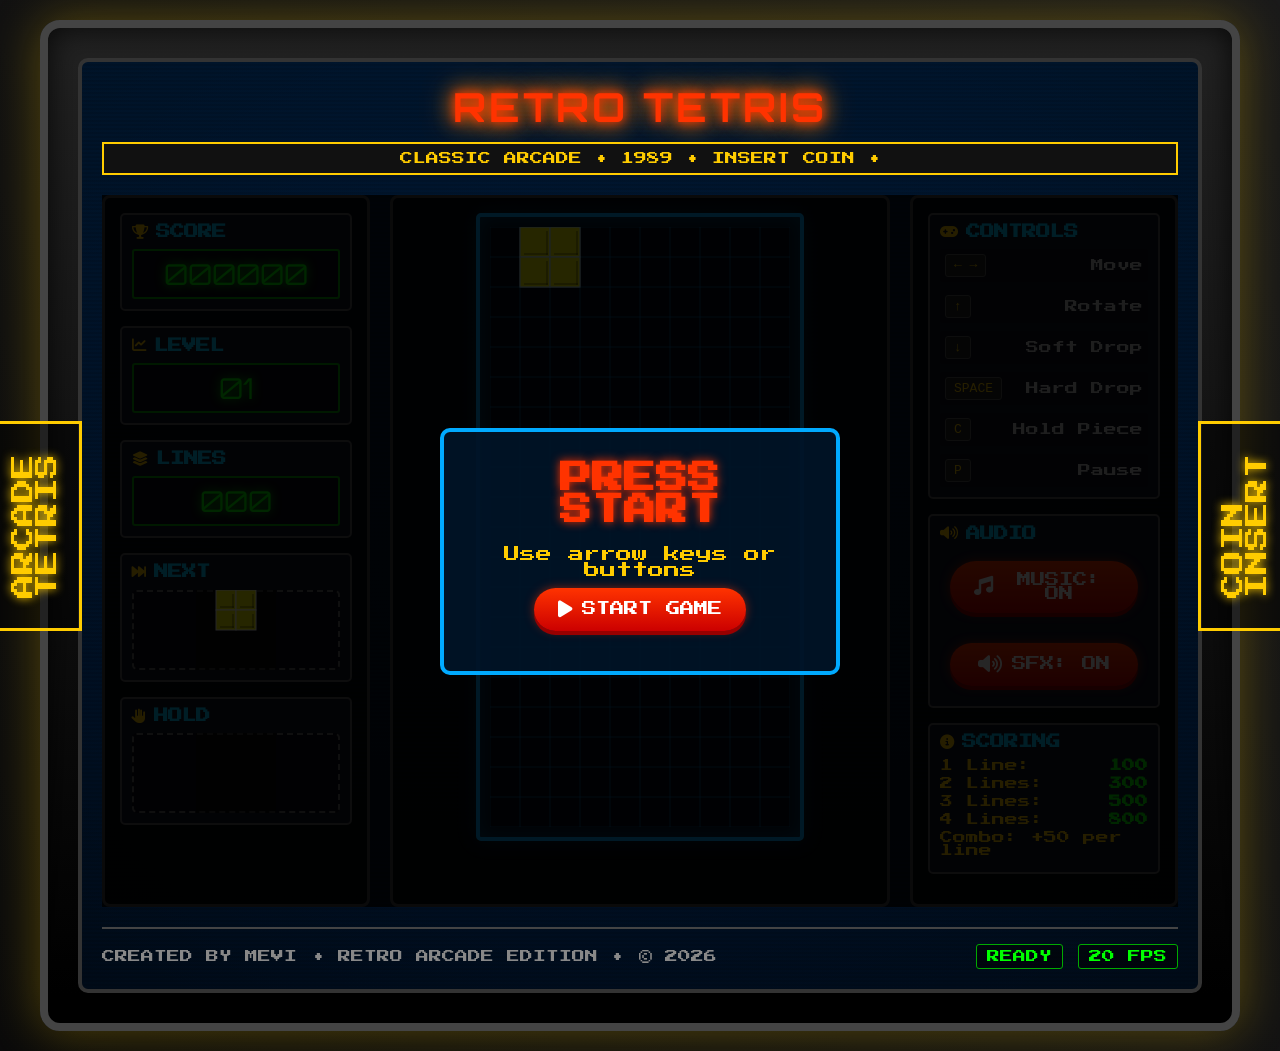
==== index.html @ 2ae90e6d "feat: Complete Retro Tetris game - Full Tetris gameplay with 7 pieces - Retro arcade UI with CRT eff" ====
<!DOCTYPE html>
<html lang="en">
<head>
    <meta charset="UTF-8">
    <meta name="viewport" content="width=device-width, initial-scale=1.0">
    <title>RETRO TETRIS - Classic Arcade Game</title>
    <link rel="stylesheet" href="style.css">
    <link rel="stylesheet" href="https://cdnjs.cloudflare.com/ajax/libs/font-awesome/6.4.0/css/all.min.css">
    <link href="https://fonts.googleapis.com/css2?family=Press+Start+2P&family=Orbitron:wght@400;700&display=swap" rel="stylesheet">
</head>
<body>
    <div class="arcade-cabinet">
        <!-- CRT Monitor Effect -->
        <div class="crt-screen">
            <div class="scanlines"></div>
            <div class="glow"></div>
            
            <!-- Game Header -->
            <div class="game-header">
                <h1 class="game-title">RETRO TETRIS</h1>
                <div class="marquee">
                    <span>CLASSIC ARCADE • 1989 • INSERT COIN •</span>
                </div>
            </div>
            
            <!-- Main Game Area -->
            <div class="game-container">
                <!-- Left Panel: Game Info -->
                <div class="panel left-panel">
                    <div class="info-box">
                        <h2><i class="fas fa-trophy"></i> SCORE</h2>
                        <div class="score-display" id="score">000000</div>
                    </div>
                    
                    <div class="info-box">
                        <h2><i class="fas fa-chart-line"></i> LEVEL</h2>
                        <div class="level-display" id="level">01</div>
                    </div>
                    
                    <div class="info-box">
                        <h2><i class="fas fa-layer-group"></i> LINES</h2>
                        <div class="lines-display" id="lines">000</div>
                    </div>
                    
                    <div class="info-box">
                        <h2><i class="fas fa-fast-forward"></i> NEXT</h2>
                        <div class="next-piece" id="next-piece">
                            <canvas id="next-canvas" width="80" height="80"></canvas>
                        </div>
                    </div>
                    
                    <div class="info-box">
                        <h2><i class="fas fa-hand-paper"></i> HOLD</h2>
                        <div class="hold-piece" id="hold-piece">
                            <canvas id="hold-canvas" width="80" height="80"></canvas>
                        </div>
                    </div>
                </div>
                
                <!-- Center Panel: Game Board -->
                <div class="panel center-panel">
                    <div class="game-board">
                        <canvas id="game-canvas" width="300" height="600"></canvas>
                    </div>
                    
                    <!-- Game State Messages -->
                    <div class="game-state" id="game-state">
                        <div class="start-screen" id="start-screen">
                            <h2>PRESS START</h2>
                            <p>Use arrow keys or buttons</p>
                            <button class="arcade-btn start-btn" id="start-btn">
                                <i class="fas fa-play"></i> START GAME
                            </button>
                        </div>
                        
                        <div class="game-over-screen" id="game-over-screen" style="display: none;">
                            <h2>GAME OVER</h2>
                            <p>FINAL SCORE: <span id="final-score">000000</span></p>
                            <button class="arcade-btn restart-btn" id="restart-btn">
                                <i class="fas fa-redo"></i> PLAY AGAIN
                            </button>
                        </div>
                        
                        <div class="pause-screen" id="pause-screen" style="display: none;">
                            <h2>PAUSED</h2>
                            <p>Press P to resume</p>
                        </div>
                    </div>
                </div>
                
                <!-- Right Panel: Controls & Instructions -->
                <div class="panel right-panel">
                    <div class="info-box">
                        <h2><i class="fas fa-gamepad"></i> CONTROLS</h2>
                        <div class="controls-list">
                            <div class="control-item">
                                <span class="key">← →</span>
                                <span class="desc">Move</span>
                            </div>
                            <div class="control-item">
                                <span class="key">↑</span>
                                <span class="desc">Rotate</span>
                            </div>
                            <div class="control-item">
                                <span class="key">↓</span>
                                <span class="desc">Soft Drop</span>
                            </div>
                            <div class="control-item">
                                <span class="key">SPACE</span>
                                <span class="desc">Hard Drop</span>
                            </div>
                            <div class="control-item">
                                <span class="key">C</span>
                                <span class="desc">Hold Piece</span>
                            </div>
                            <div class="control-item">
                                <span class="key">P</span>
                                <span class="desc">Pause</span>
                            </div>
                        </div>
                    </div>
                    
                    <div class="info-box">
                        <h2><i class="fas fa-volume-up"></i> AUDIO</h2>
                        <div class="audio-controls">
                            <button class="arcade-btn audio-btn" id="music-toggle">
                                <i class="fas fa-music"></i> MUSIC: ON
                            </button>
                            <button class="arcade-btn audio-btn" id="sfx-toggle">
                                <i class="fas fa-volume-up"></i> SFX: ON
                            </button>
                        </div>
                    </div>
                    
                    <div class="info-box">
                        <h2><i class="fas fa-info-circle"></i> SCORING</h2>
                        <div class="scoring-info">
                            <p>1 Line: <span class="points">100</span></p>
                            <p>2 Lines: <span class="points">300</span></p>
                            <p>3 Lines: <span class="points">500</span></p>
                            <p>4 Lines: <span class="points">800</span></p>
                            <p>Combo: +50 per line</p>
                        </div>
                    </div>
                </div>
            </div>
            
            <!-- Mobile Controls (Visible on mobile only) -->
            <div class="mobile-controls" id="mobile-controls">
                <div class="control-row">
                    <button class="mobile-btn rotate-btn" id="rotate-btn">
                        <i class="fas fa-redo"></i> ROTATE
                    </button>
                    <button class="mobile-btn up-btn" id="up-btn">
                        <i class="fas fa-arrow-up"></i>
                    </button>
                </div>
                
                <div class="control-row">
                    <button class="mobile-btn left-btn" id="left-btn">
                        <i class="fas fa-arrow-left"></i>
                    </button>
                    <button class="mobile-btn down-btn" id="down-btn">
                        <i class="fas fa-arrow-down"></i> DROP
                    </button>
                    <button class="mobile-btn right-btn" id="right-btn">
                        <i class="fas fa-arrow-right"></i>
                    </button>
                </div>
                
                <div class="control-row">
                    <button class="mobile-btn hold-btn" id="hold-btn">
                        <i class="fas fa-hand-paper"></i> HOLD
                    </button>
                    <button class="mobile-btn pause-btn" id="pause-btn">
                        <i class="fas fa-pause"></i> PAUSE
                    </button>
                </div>
            </div>
            
            <!-- Footer -->
            <div class="game-footer">
                <div class="credits">
                    <span class="credit-text">CREATED BY MEVI</span>
                    <span class="credit-text">• RETRO ARCADE EDITION •</span>
                    <span class="credit-text">© 2026</span>
                </div>
                <div class="status-indicators">
                    <span class="status" id="game-status">READY</span>
                    <span class="status" id="fps-counter">60 FPS</span>
                </div>
            </div>
        </div>
        
        <!-- Arcade Cabinet Decals -->
        <div class="cabinet-decal left-decal">
            <div class="decal-text">TETRIS</div>
            <div class="decal-text">ARCADE</div>
        </div>
        <div class="cabinet-decal right-decal">
            <div class="decal-text">INSERT</div>
            <div class="decal-text">COIN</div>
        </div>
    </div>
    
    <!-- Scripts -->
    <script src="pieces.js"></script>
    <script src="audio.js"></script>
    <script src="tetris.js"></script>
    
    <!-- Game Initialization -->
    <script>
        // Initialize game when page loads
        document.addEventListener('DOMContentLoaded', function() {
            const game = new TetrisGame();
            game.init();
        });
    </script>
</body>
</html>
---- style.css ----
/* RETRO TETRIS - Arcade Styling */

* {
    margin: 0;
    padding: 0;
    box-sizing: border-box;
}

body {
    font-family: 'Press Start 2P', 'Orbitron', monospace;
    background: linear-gradient(45deg, #0a0a0a, #1a1a1a);
    color: #ffcc00;
    min-height: 100vh;
    display: flex;
    justify-content: center;
    align-items: center;
    overflow-x: hidden;
    padding: 20px;
}

/* Arcade Cabinet */
.arcade-cabinet {
    background: linear-gradient(to bottom, #222, #000);
    border: 8px solid #444;
    border-radius: 20px;
    padding: 30px;
    position: relative;
    max-width: 1200px;
    width: 100%;
    box-shadow: 
        0 0 50px rgba(255, 204, 0, 0.3),
        inset 0 0 30px rgba(0, 0, 0, 0.8);
}

/* CRT Screen Effect */
.crt-screen {
    background: linear-gradient(to bottom, #001122, #000811);
    border: 4px solid #333;
    border-radius: 10px;
    padding: 20px;
    position: relative;
    overflow: hidden;
}

.scanlines {
    position: absolute;
    top: 0;
    left: 0;
    right: 0;
    bottom: 0;
    background: linear-gradient(
        to bottom,
        transparent 50%,
        rgba(0, 0, 0, 0.1) 50%
    );
    background-size: 100% 4px;
    pointer-events: none;
    z-index: 1;
    animation: scanline 10s linear infinite;
}

.glow {
    position: absolute;
    top: -50%;
    left: -50%;
    right: -50%;
    bottom: -50%;
    background: radial-gradient(
        ellipse at center,
        rgba(0, 100, 255, 0.1) 0%,
        transparent 70%
    );
    pointer-events: none;
    z-index: 0;
}

@keyframes scanline {
    0% { transform: translateY(0); }
    100% { transform: translateY(4px); }
}

/* Game Header */
.game-header {
    text-align: center;
    margin-bottom: 20px;
    position: relative;
    z-index: 2;
}

.game-title {
    font-family: 'Orbitron', sans-serif;
    font-size: 2.5rem;
    color: #ff3300;
    text-shadow: 
        0 0 10px #ff3300,
        0 0 20px #ff6600,
        0 0 30px #ff9900;
    letter-spacing: 3px;
    margin-bottom: 10px;
    animation: titleGlow 2s ease-in-out infinite alternate;
}

@keyframes titleGlow {
    0% { text-shadow: 0 0 10px #ff3300, 0 0 20px #ff6600; }
    100% { text-shadow: 0 0 15px #ff3300, 0 0 30px #ff6600, 0 0 40px #ff9900; }
}

.marquee {
    background: #111;
    border: 2px solid #ffcc00;
    padding: 8px;
    font-size: 0.8rem;
    color: #ffcc00;
    overflow: hidden;
    position: relative;
}

.marquee span {
    display: inline-block;
    animation: marquee 15s linear infinite;
}

@keyframes marquee {
    0% { transform: translateX(100%); }
    100% { transform: translateX(-100%); }
}

/* Game Container */
.game-container {
    display: flex;
    gap: 20px;
    margin-bottom: 20px;
    position: relative;
    z-index: 2;
}

.panel {
    background: rgba(0, 0, 0, 0.7);
    border: 3px solid #444;
    border-radius: 8px;
    padding: 15px;
}

.left-panel, .right-panel {
    flex: 1;
    min-width: 200px;
}

.center-panel {
    flex: 2;
    display: flex;
    flex-direction: column;
    align-items: center;
}

/* Game Board */
.game-board {
    background: rgba(0, 20, 40, 0.9);
    border: 4px solid #00aaff;
    border-radius: 5px;
    padding: 10px;
    margin-bottom: 20px;
    box-shadow: 
        inset 0 0 20px rgba(0, 170, 255, 0.3),
        0 0 20px rgba(0, 170, 255, 0.2);
}

#game-canvas {
    display: block;
    background: rgba(0, 10, 20, 0.9);
}

/* Info Boxes */
.info-box {
    background: rgba(20, 20, 40, 0.8);
    border: 2px solid #555;
    border-radius: 5px;
    padding: 10px;
    margin-bottom: 15px;
}

.info-box h2 {
    color: #00ccff;
    font-size: 0.9rem;
    margin-bottom: 10px;
    display: flex;
    align-items: center;
    gap: 8px;
}

.info-box h2 i {
    color: #ffcc00;
}

.score-display, .level-display, .lines-display {
    font-size: 1.8rem;
    color: #00ff00;
    text-shadow: 0 0 10px #00ff00;
    font-family: 'Orbitron', monospace;
    text-align: center;
    padding: 5px;
    background: rgba(0, 0, 0, 0.5);
    border: 2px solid #00aa00;
    border-radius: 3px;
}

.next-piece, .hold-piece {
    display: flex;
    justify-content: center;
    align-items: center;
    height: 80px;
    background: rgba(0, 0, 0, 0.5);
    border: 2px dashed #666;
    border-radius: 5px;
}

/* Controls List */
.controls-list {
    display: flex;
    flex-direction: column;
    gap: 8px;
}

.control-item {
    display: flex;
    justify-content: space-between;
    align-items: center;
    padding: 5px;
    background: rgba(0, 0, 0, 0.3);
    border-radius: 3px;
}

.key {
    background: #222;
    color: #ffcc00;
    padding: 3px 8px;
    border-radius: 3px;
    font-family: monospace;
    border: 1px solid #555;
}

.desc {
    color: #ccc;
    font-size: 0.8rem;
}

/* Audio Controls */
.audio-controls {
    display: flex;
    flex-direction: column;
    gap: 10px;
}

/* Scoring Info */
.scoring-info {
    font-size: 0.8rem;
}

.scoring-info p {
    margin-bottom: 5px;
    display: flex;
    justify-content: space-between;
}

.points {
    color: #00ff00;
    font-weight: bold;
}

/* Game State Screens */
.game-state {
    position: absolute;
    top: 0;
    left: 0;
    right: 0;
    bottom: 0;
    background: rgba(0, 0, 0, 0.85);
    display: flex;
    flex-direction: column;
    justify-content: center;
    align-items: center;
    z-index: 10;
}

.start-screen, .game-over-screen, .pause-screen {
    text-align: center;
    padding: 30px;
    background: rgba(0, 20, 40, 0.9);
    border: 4px solid #00aaff;
    border-radius: 10px;
    max-width: 400px;
}

.start-screen h2, .game-over-screen h2, .pause-screen h2 {
    color: #ff3300;
    font-size: 2rem;
    margin-bottom: 20px;
    text-shadow: 0 0 10px #ff3300;
}

/* Arcade Buttons */
.arcade-btn {
    background: linear-gradient(to bottom, #ff3300, #cc0000);
    color: white;
    border: none;
    border-radius: 50px;
    padding: 12px 24px;
    font-family: 'Press Start 2P', monospace;
    font-size: 0.9rem;
    cursor: pointer;
    transition: all 0.2s;
    display: inline-flex;
    align-items: center;
    justify-content: center;
    gap: 10px;
    margin: 10px;
    box-shadow: 
        0 4px 0 #990000,
        0 0 10px rgba(255, 51, 0, 0.5);
}

.arcade-btn:hover {
    transform: translateY(-2px);
    box-shadow: 
        0 6px 0 #990000,
        0 0 15px rgba(255, 51, 0, 0.7);
}

.arcade-btn:active {
    transform: translateY(2px);
    box-shadow: 
        0 2px 0 #990000,
        0 0 5px rgba(255, 51, 0, 0.5);
}

.arcade-btn i {
    font-size: 1.2rem;
}

/* Mobile Controls */
.mobile-controls {
    display: none;
    grid-template-columns: repeat(3, 1fr);
    gap: 10px;
    margin-top: 20px;
    padding: 15px;
    background: rgba(0, 0, 0, 0.7);
    border-radius: 10px;
    border: 2px solid #555;
}

.control-row {
    display: contents;
}

.mobile-btn {
    background: linear-gradient(to bottom, #333, #222);
    color: #ffcc00;
    border: 3px solid #555;
    border-radius: 10px;
    padding: 15px;
    font-family: 'Press Start 2P', monospace;
    font-size: 0.8rem;
    cursor: pointer;
    display: flex;
    flex-direction: column;
    align-items: center;
    justify-content: center;
    gap: 5px;
    transition: all 0.1s;
    user-select: none;
    -webkit-tap-highlight-color: transparent;
}

.mobile-btn:active {
    background: linear-gradient(to bottom, #444, #333);
    transform: scale(0.95);
    border-color: #ffcc00;
}

.mobile-btn i {
    font-size: 1.5rem;
}

/* Special button styling */
.rotate-btn { grid-column: 1; }
.up-btn { grid-column: 2; }
.left-btn { grid-column: 1; }
.down-btn { grid-column: 2; }
.right-btn { grid-column: 3; }
.hold-btn { grid-column: 1; }
.pause-btn { grid-column: 3; }

/* Game Footer */
.game-footer {
    display: flex;
    justify-content: space-between;
    align-items: center;
    padding-top: 15px;
    border-top: 2px solid #444;
    position: relative;
    z-index: 2;
}

.credits {
    display: flex;
    gap: 15px;
    font-size: 0.8rem;
    color: #888;
}

.credit-text {
    animation: creditPulse 3s ease-in-out infinite;
}

@keyframes creditPulse {
    0%, 100% { opacity: 0.7; }
    50% { opacity: 1; }
}

.status-indicators {
    display: flex;
    gap: 15px;
}

.status {
    background: rgba(0, 0, 0, 0.5);
    padding: 5px 10px;
    border-radius: 3px;
    font-size: 0.8rem;
    color: #00ff00;
    border: 1px solid #00aa00;
}

/* Cabinet Decals */
.cabinet-decal {
    position: absolute;
    top: 50%;
    transform: translateY(-50%);
    writing-mode: vertical-rl;
    text-orientation: mixed;
    font-size: 1.5rem;
    color: #ffcc00;
    text-shadow: 0 0 10px #ffcc00;
    padding: 20px;
    background: rgba(0, 0, 0, 0.5);
    border: 3px solid #ffcc00;
}

.left-decal {
    left: -60px;
}

.right-decal {
    right: -60px;
}

.decal-text {
    margin: 10px 0;
    transform: rotate(180deg);
}

/* Responsive Design */
@media (max-width: 1024px) {
    .game-container {
        flex-direction: column;
    }
    
    .left-panel, .right-panel {
        display: grid;
        grid-template-columns: repeat(2, 1fr);
        gap: 15px;
    }
    
    .cabinet-decal {
        display: none;
    }
}

@media (max-width: 768px) {
    .game-title {
        font-size: 1.8rem;
    }
    
    .panel {
        padding: 10px;
    }
    
    .mobile-controls {
        display: grid;
    }
    
    .arcade-cabinet {
        padding: 15px;
    }
}

@media (max-width: 480px) {
    body {
        padding: 10px;
    }
    
    .game-title {
        font-size: 1.5rem;
    }
    
    .left-panel, .right-panel {
        grid-template-columns: 1fr;
    }
    
    .score-display, .level-display, .lines-display {
        font-size: 1.5rem;
    }
}

/* Game State Indicators */
#game-status {
    animation: statusBlink 2s infinite;
}

@keyframes statusBlink {
    0%, 100% { opacity: 1; }
    50% { opacity: 0.7; }
}

/* Piece Colors (for reference) */
.piece-i { color: #00ffff; }
.piece-j { color: #0000ff; }
.piece-l { color: #ff8800; }
.piece-o { color: #ffff00; }
.piece-s { color: #00ff00; }
.piece-t { color: #aa00ff; }
.piece-z { color: #ff0000; }
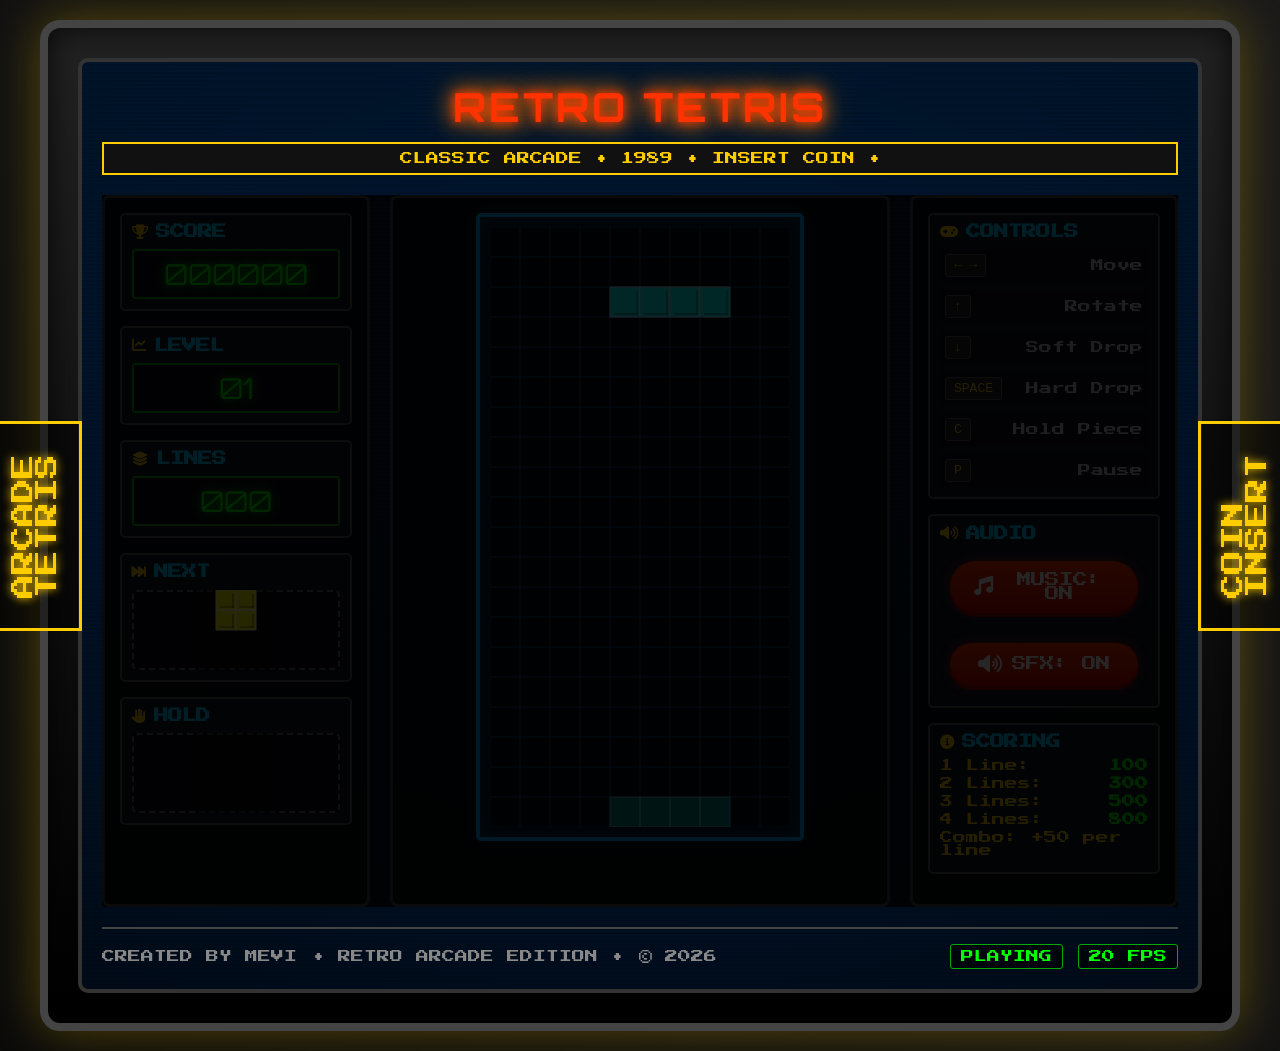
==== commit a581c8a6: "debug: Add extensive logging for start button issue - Added console logs to track game initializatio" ====
--- a/index.html
+++ b/index.html
@@ -212,8 +212,19 @@
     <script>
         // Initialize game when page loads
         document.addEventListener('DOMContentLoaded', function() {
-            const game = new TetrisGame();
-            game.init();
+            console.log('DOMContentLoaded - Initializing TetrisGame...');
+            try {
+                const game = new TetrisGame();
+                console.log('TetrisGame instantiated:', game);
+                game.init();
+                console.log('Game initialization complete');
+                
+                // Store game instance globally for debugging
+                window.tetrisGame = game;
+            } catch (error) {
+                console.error('Game initialization failed:', error);
+                alert('Game failed to initialize. Check console for errors.');
+            }
         });
     </script>
 </body>
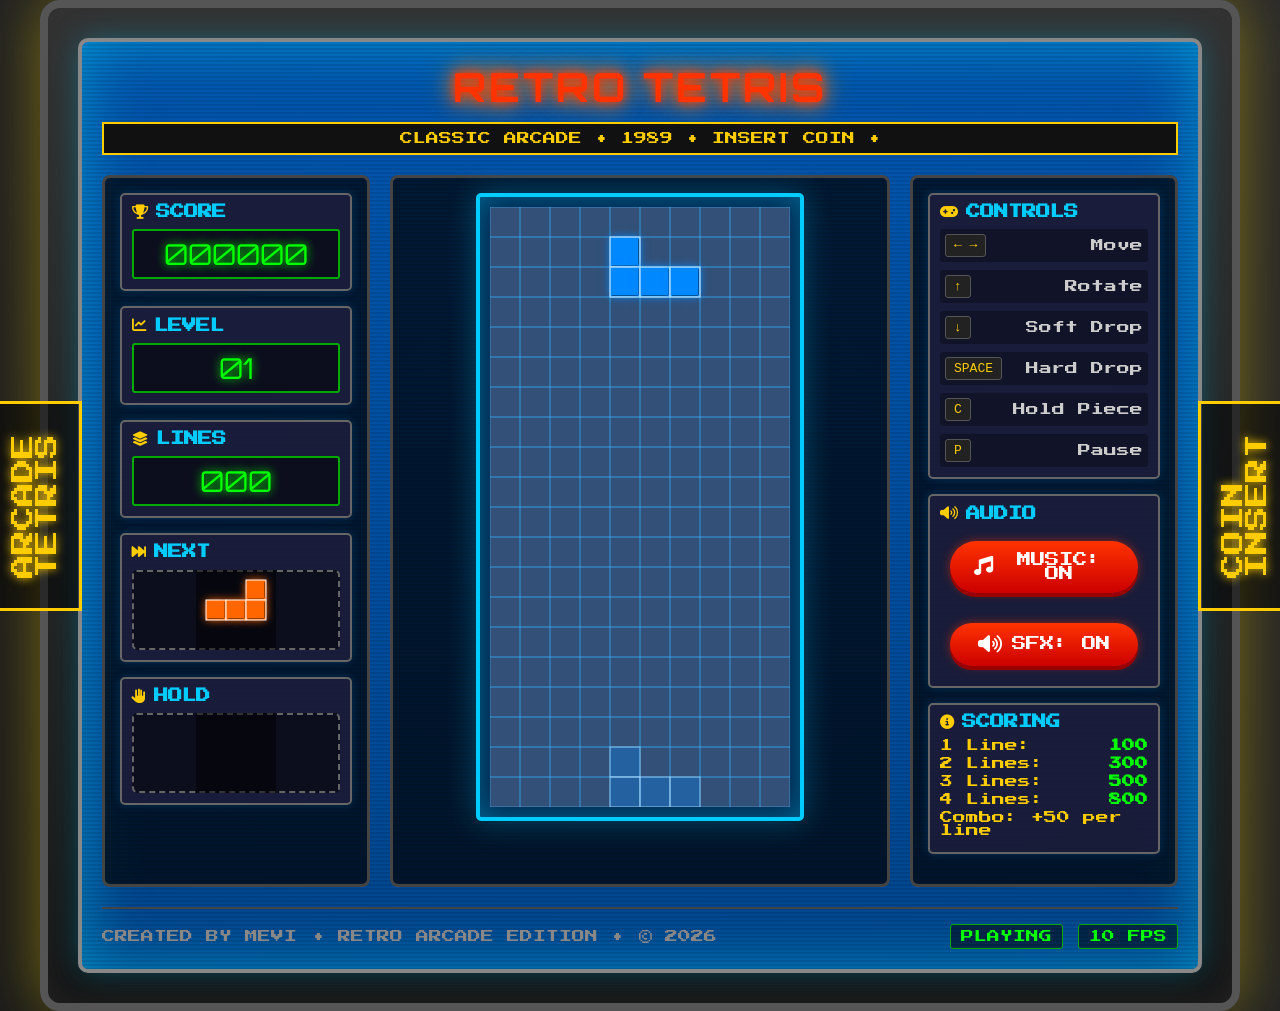
==== commit 405cf708: "fix: Disable scrolling on PC and mobile - CSS: overflow: hidden on body (no scrolling) - JavaScript:" ====
--- a/index.html
+++ b/index.html
@@ -2,7 +2,7 @@
 <html lang="en">
 <head>
     <meta charset="UTF-8">
-    <meta name="viewport" content="width=device-width, initial-scale=1.0">
+    <meta name="viewport" content="width=device-width, initial-scale=1.0, maximum-scale=1.0, user-scalable=no">
     <title>RETRO TETRIS - Classic Arcade Game</title>
     <link rel="stylesheet" href="style.css">
     <link rel="stylesheet" href="https://cdnjs.cloudflare.com/ajax/libs/font-awesome/6.4.0/css/all.min.css">
--- a/style.css
+++ b/style.css
@@ -4,42 +4,50 @@
     margin: 0;
     padding: 0;
     box-sizing: border-box;
+    user-select: none; /* Prevent text selection */
+    -webkit-user-select: none; /* Safari */
+    -moz-user-select: none; /* Firefox */
+    -ms-user-select: none; /* IE/Edge */
 }
 
 body {
     font-family: 'Press Start 2P', 'Orbitron', monospace;
-    background: linear-gradient(45deg, #0a0a0a, #1a1a1a);
+    background: linear-gradient(45deg, #1a1a1a, #2a2a2a);
     color: #ffcc00;
     min-height: 100vh;
     display: flex;
     justify-content: center;
     align-items: center;
-    overflow-x: hidden;
-    padding: 20px;
-}
-
-/* Arcade Cabinet */
+    overflow: hidden; /* NO SCROLLING - hide both x and y */
+    margin: 0;
+    padding: 0;
+}
+
+/* Arcade Cabinet - BRIGHTER */
 .arcade-cabinet {
-    background: linear-gradient(to bottom, #222, #000);
-    border: 8px solid #444;
+    background: linear-gradient(to bottom, #333, #111);
+    border: 8px solid #555;
     border-radius: 20px;
     padding: 30px;
     position: relative;
     max-width: 1200px;
     width: 100%;
     box-shadow: 
-        0 0 50px rgba(255, 204, 0, 0.3),
-        inset 0 0 30px rgba(0, 0, 0, 0.8);
-}
-
-/* CRT Screen Effect */
+        0 0 60px rgba(255, 220, 0, 0.4),
+        inset 0 0 40px rgba(50, 50, 50, 0.6);
+}
+
+/* CRT Screen Effect - ULTRA BRIGHT */
 .crt-screen {
-    background: linear-gradient(to bottom, #001122, #000811);
-    border: 4px solid #333;
+    background: linear-gradient(to bottom, #0055aa, #004488);
+    border: 4px solid #888;
     border-radius: 10px;
     padding: 20px;
     position: relative;
     overflow: hidden;
+    box-shadow: 
+        inset 0 0 60px rgba(0, 220, 255, 0.5),
+        0 0 30px rgba(0, 200, 255, 0.3);
 }
 
 .scanlines {
@@ -101,8 +109,18 @@
 }
 
 @keyframes titleGlow {
-    0% { text-shadow: 0 0 10px #ff3300, 0 0 20px #ff6600; }
-    100% { text-shadow: 0 0 15px #ff3300, 0 0 30px #ff6600, 0 0 40px #ff9900; }
+    0% { 
+        text-shadow: 0 0 10px #ff3300, 0 0 20px #ff6600;
+        transform: scale(1);
+    }
+    50% { 
+        text-shadow: 0 0 20px #ff3300, 0 0 40px #ff6600, 0 0 60px #ff9900;
+        transform: scale(1.02);
+    }
+    100% { 
+        text-shadow: 0 0 10px #ff3300, 0 0 20px #ff6600;
+        transform: scale(1);
+    }
 }
 
 .marquee {
@@ -155,28 +173,30 @@
 
 /* Game Board */
 .game-board {
-    background: rgba(0, 20, 40, 0.9);
-    border: 4px solid #00aaff;
+    background: rgba(0, 40, 80, 0.9);
+    border: 4px solid #00ccff;
     border-radius: 5px;
     padding: 10px;
     margin-bottom: 20px;
     box-shadow: 
-        inset 0 0 20px rgba(0, 170, 255, 0.3),
-        0 0 20px rgba(0, 170, 255, 0.2);
+        inset 0 0 30px rgba(0, 200, 255, 0.4),
+        0 0 30px rgba(0, 200, 255, 0.3);
 }
 
 #game-canvas {
     display: block;
-    background: rgba(0, 10, 20, 0.9);
+    background: rgb(50, 80, 120); /* Solid color matching JS */
+    box-shadow: inset 0 0 40px rgba(0, 220, 255, 0.6);
 }
 
 /* Info Boxes */
 .info-box {
-    background: rgba(20, 20, 40, 0.8);
-    border: 2px solid #555;
+    background: rgba(30, 30, 60, 0.85);
+    border: 2px solid #666;
     border-radius: 5px;
     padding: 10px;
     margin-bottom: 15px;
+    box-shadow: 0 0 10px rgba(0, 150, 255, 0.2);
 }
 
 .info-box h2 {
@@ -202,6 +222,7 @@
     background: rgba(0, 0, 0, 0.5);
     border: 2px solid #00aa00;
     border-radius: 3px;
+    transition: all 0.2s ease;
 }
 
 .next-piece, .hold-piece {
@@ -511,6 +532,26 @@
     .score-display, .level-display, .lines-display {
         font-size: 1.5rem;
     }
+    
+    /* Larger mobile buttons for better touch */
+    .mobile-btn {
+        min-height: 60px;
+        font-size: 1.2rem;
+        margin: 5px;
+        touch-action: manipulation; /* Prevent double-tap zoom */
+    }
+    
+    /* Adjust game canvas size for mobile */
+    #game-canvas {
+        max-width: 100%;
+        height: auto;
+    }
+    
+    /* Prevent touch scrolling on game area */
+    .game-container, .crt-screen, .arcade-cabinet {
+        touch-action: none;
+    }
+}
 }
 
 /* Game State Indicators */
